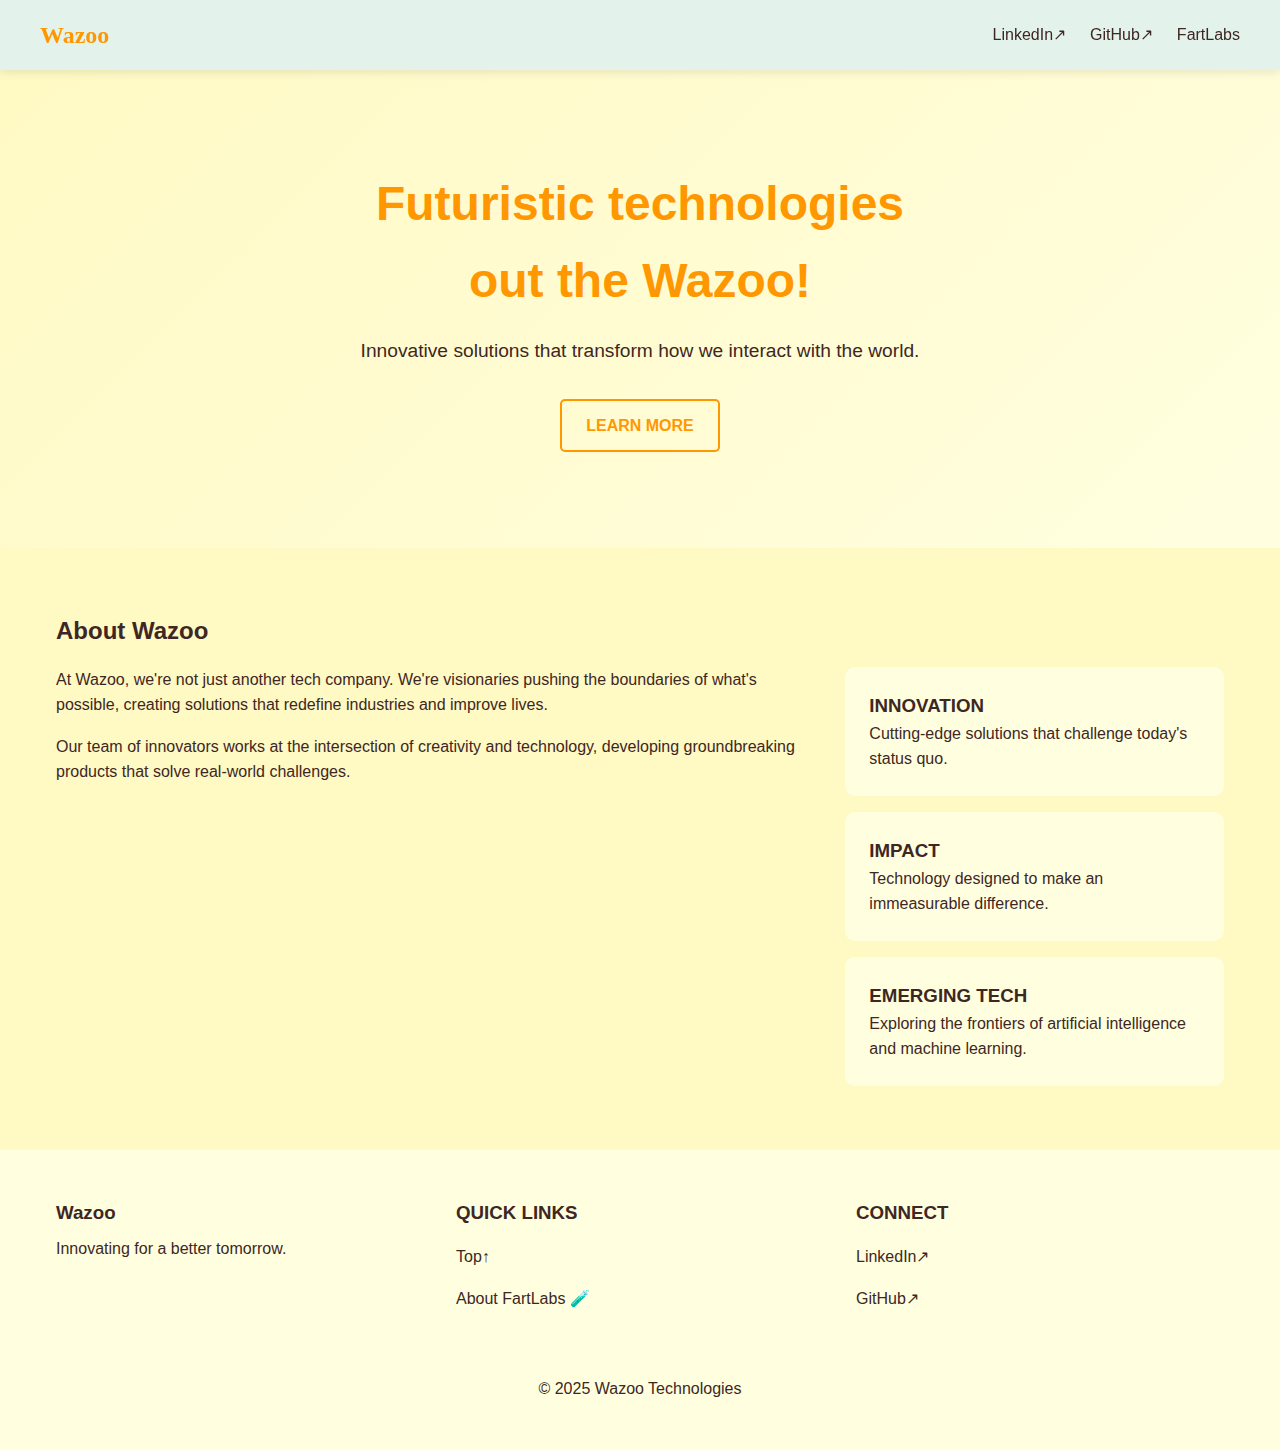
==== static/index.html @ 8626abb9 "Add font Comfortaa" ====
<!DOCTYPE html>
<html lang="en">
  <head>
    <meta charset="UTF-8">
    <meta name="viewport" content="width=device-width, initial-scale=1.0">
    <title>Wazoo Technologies</title>
    <meta
      name="description"
      content="Cutting-edge technology and innovation."
    >
    <link rel="icon" href="https://fartlabs.org/fl-logo.png" />
    <link href="https://fonts.cdnfonts.com/css/starborn" rel="stylesheet">
    <link href="https://fonts.cdnfonts.com/css/comfortaa-3" rel="stylesheet">

    <style>
      :root {
        /* Light Mode Colors */
        --bg-primary-light: #fff9c4; /* Light Yellow */
        --bg-secondary-light: #ffffe0; /* Lighter Yellow */
        --text-primary-light: #3e2723; /* Dark Brown */
        --accent-primary-light: #ff9800; /* Orange */
        --accent-secondary-light: #ffc107; /* Amber */
        --card-bg-light: #ffffe0; /* Lighter Yellow */

        /* Dark Mode Colors */
        --bg-primary-dark: #331a00; /* Dark Brown */
        --bg-secondary-dark: #4e342e; /* Darker Brown */
        --text-primary-dark: #ffab40; /* Orange-Yellow */
        --accent-primary-dark: #ff9800; /* Orange */
        --accent-secondary-dark: #ffc107; /* Amber */
        --card-bg-dark: #4e342e; /* Darker Brown */

        /* Default to Light Mode */
        --bg-primary: var(--bg-primary-light);
        --bg-secondary: var(--bg-secondary-light);
        --text-primary: var(--text-primary-light);
        --accent-primary: var(--accent-primary-light);
        --accent-secondary: var(--accent-secondary-light);
        --card-bg: var(--card-bg-light);
      }

      * {
        margin: 0;
        padding: 0;
        box-sizing: border-box;
      }

      body {
        font-family:
          "Comfortaa",
          "Inter",
          -apple-system,
          BlinkMacSystemFont,
          "Segoe UI",
          Roboto,
          Oxygen,
          Ubuntu,
          Cantarell,
          "Open Sans",
          "Helvetica Neue",
          sans-serif;
        background-color: var(--bg-primary);
        color: var(--text-primary);
        line-height: 1.6;
        transition: background-color 0.3s, color 0.3s;
      }

      h1, h2, h3, h4, h5, h6 {
        font-family:
          "Starborn",
          "Inter",
          -apple-system,
          BlinkMacSystemFont,
          "Segoe UI",
          Roboto,
          Oxygen,
          Ubuntu,
          Cantarell,
          "Open Sans",
          "Helvetica Neue",
          sans-serif;
      }

      .container {
        max-width: 1200px;
        margin: 0 auto;
        padding: 0 1rem;
      }

      /* Header Styles */
      .sticky-header {
        position: sticky;
        top: 0;
        background-color: rgba(224, 242, 241, 0.9);
        backdrop-filter: blur(10px);
        z-index: 100;
        box-shadow: 0 2px 10px rgba(0, 0, 0, 0.1);
        padding: 0 1rem;
      }

      .sticky-header nav {
        display: flex;
        justify-content: space-between;
        align-items: center;
        padding: 1rem 0;
      }

      .logo {
        font-size: 1.5rem;
        font-weight: bold;
        font-family: "Starborn";
        color: var(--accent-primary);
        text-decoration: none;
      }

      .nav-links {
        display: flex;
        align-items: center;
        gap: 1.5rem;
      }

      .nav-link {
        color: var(--text-primary);
        text-decoration: none;
        position: relative;
        transition: color 0.3s ease;
      }

      .nav-link::after {
        content: "";
        position: absolute;
        width: 0;
        height: 2px;
        bottom: -5px;
        left: 0;
        background-color: var(--accent-primary);
        transition: width 0.3s ease;
      }

      .nav-link:hover::after {
        width: 100%;
      }

      .logo, .nav-link {
        position: relative;
      }

      /* Hero Section */
      .hero-section {
        background: linear-gradient(
          135deg,
          var(--bg-primary),
          var(--bg-secondary)
        );
        padding: 6rem 1rem;
        text-align: center;
        position: relative;
        overflow: hidden;
      }

      .hero-content {
        position: relative;
        z-index: 2;
      }

      .hero-section h1 {
        font-size: 3rem;
        margin-bottom: 1rem;
        color: var(--accent-primary);
      }

      .hero-section p {
        font-size: 1.2rem;
        margin-bottom: 2rem;
      }

      .hero-cta {
        display: flex;
        justify-content: center;
        gap: 1rem;
      }

      .secondary-button {
        display: inline-block;
        padding: 0.75rem 1.5rem;
        text-decoration: none;
        border-radius: 5px;
        transition: transform 0.3s ease;
        background-color: transparent;
        color: var(--accent-primary);
        border: 2px solid var(--accent-primary);
      }

      .secondary-button:hover {
        transform: scale(1.05);
      }

      .capitalize {
        text-transform: uppercase;
        font-weight: bolder;
      }

      /* About Section */
      .about-section {
        padding: 4rem 1rem;
      }

      .about-section h2 {
        margin-bottom: 1rem;
      }

      .about-grid {
        display: grid;
        grid-template-columns: 2fr 1fr;
        gap: 2rem;
      }

      .about-text {
        display: flex;
        flex-direction: column;
        gap: 1rem;
      }

      .about-highlights {
        display: grid;
        gap: 1rem;
      }

      .highlight-card {
        background-color: var(--card-bg);
        padding: 1.5rem;
        border-radius: 10px;
      }

      /* Footer */
      .site-footer {
        background-color: var(--bg-secondary);
        padding: 3rem 1rem;
      }

      .footer-content {
        display: grid;
        grid-template-columns: repeat(3, 1fr);
        gap: 2rem;
      }

      .footer-column {
        display: flex;
        flex-direction: column;
        gap: 0.5rem;
      }

      .footer-column a {
        display: block;
        color: var(--text-primary);
        text-decoration: none;
        margin-top: 0.5rem;
        position: relative;
      }

      .footer-column a::after {
        content: "";
        position: absolute;
        width: 0;
        height: 2px;
        bottom: -3px;
        left: 0;
        background-color: var(--accent-primary);
        transition: width 0.3s ease;
      }

      .footer-column a:hover {
        color: var(--accent-primary);
      }

      .footer-column a:hover::after {
        width: 100%;
      }

      .footer-bottom {
        grid-column: 1 / -1;
        text-align: center;
        padding-top: 2rem;
        border-top: 1px solid var(--card-bg);
      }

      /* Dark Mode */
      @media (prefers-color-scheme: dark) {
        :root {
          --bg-primary: var(--bg-primary-dark);
          --bg-secondary: var(--bg-secondary-dark);
          --text-primary: var(--text-primary-dark);
          --accent-primary: var(--accent-primary-dark);
          --accent-secondary: var(--accent-secondary-dark);
          --card-bg: var(--card-bg-dark);
        }
      }

      /* Responsive Design */
      @media (max-width: 768px) {
        .nav-links {
          display: none;
        }

        .hero-section h1 {
          font-size: 2rem;
        }

        .about-grid,
        .footer-content {
          grid-template-columns: 1fr;
        }
      }

      /* Accessibility and Reduced Motion */
      @media (prefers-reduced-motion: reduce) {
        * {
          transition: none !important;
          animation: none !important;
        }
      }
    </style>
  </head>
  <body>
    <header class="sticky-header">
      <nav class="container">
        <a href="/" class="logo">Wazoo</a>
        <div class="nav-links">
          <a
            href="https://linkedin.com/company/wazootech"
            class="nav-link"
            target="_blank"
          >LinkedIn↗</a>
          <a
            href="https://github.com/FartLabs/wazoo.tech"
            class="nav-link"
            target="_blank"
          >GitHub↗</a>
          <a href="https://fartlabs.org" class="nav-link">FartLabs</a>
        </div>
      </nav>
    </header>

    <main>
      <section id="top" class="hero-section">
        <div class="container hero-content">
          <h1>
            Futuristic technologies<br>out the <b>Wazoo</b>!
          </h1>
          <p>
            Innovative solutions that transform how we interact with the world.
          </p>
          <div class="hero-cta">
            <a href="#about" class="secondary-button capitalize">Learn more</a>
          </div>
        </div>
      </section>

      <section id="about" class="about-section container">
        <h2>About Wazoo</h2>
        <div class="about-grid">
          <div class="about-text">
            <p>
              At Wazoo, we're not just another tech company. We're visionaries
              pushing the boundaries of what's possible, creating solutions that
              redefine industries and improve lives.
            </p>
            <p>
              Our team of innovators works at the intersection of creativity and
              technology, developing groundbreaking products that solve
              real-world challenges.
            </p>
          </div>
          <div class="about-highlights">
            <div class="highlight-card">
              <h3 class="capitalize">Innovation</h3>
              <p>Cutting-edge solutions that challenge today's status quo.</p>
            </div>
            <div class="highlight-card">
              <h3 class="capitalize">Impact</h3>
              <p>Technology designed to make an immeasurable difference.</p>
            </div>
            <div class="highlight-card">
              <h3 class="capitalize">Emerging tech</h3>
              <p>
                Exploring the frontiers of artificial intelligence and machine
                learning.
              </p>
            </div>
          </div>
        </div>
      </section>
    </main>

    <footer class="site-footer">
      <div class="container footer-content">
        <div class="footer-column">
          <h3>Wazoo</h3>
          <p>Innovating for a better tomorrow.</p>
        </div>
        <div class="footer-column">
          <h3 class="capitalize">Quick links</h3>
          <a href="#top">Top↑</a>
          <a href="https://fartlabs.org/about">About FartLabs 🧪</a>
        </div>
        <div class="footer-column">
          <h3 class="capitalize">Connect</h3>
          <a href="https://linkedin.com/company/wazootech" target="_blank"
          >LinkedIn↗</a>
          <a href="https://github.com/FartLabs" target="_blank">GitHub↗</a>
        </div>
        <div class="footer-bottom">
          <p>
            &copy; 2025 Wazoo Technologies
          </p>
        </div>
      </div>
    </footer>
  </body>
</html>
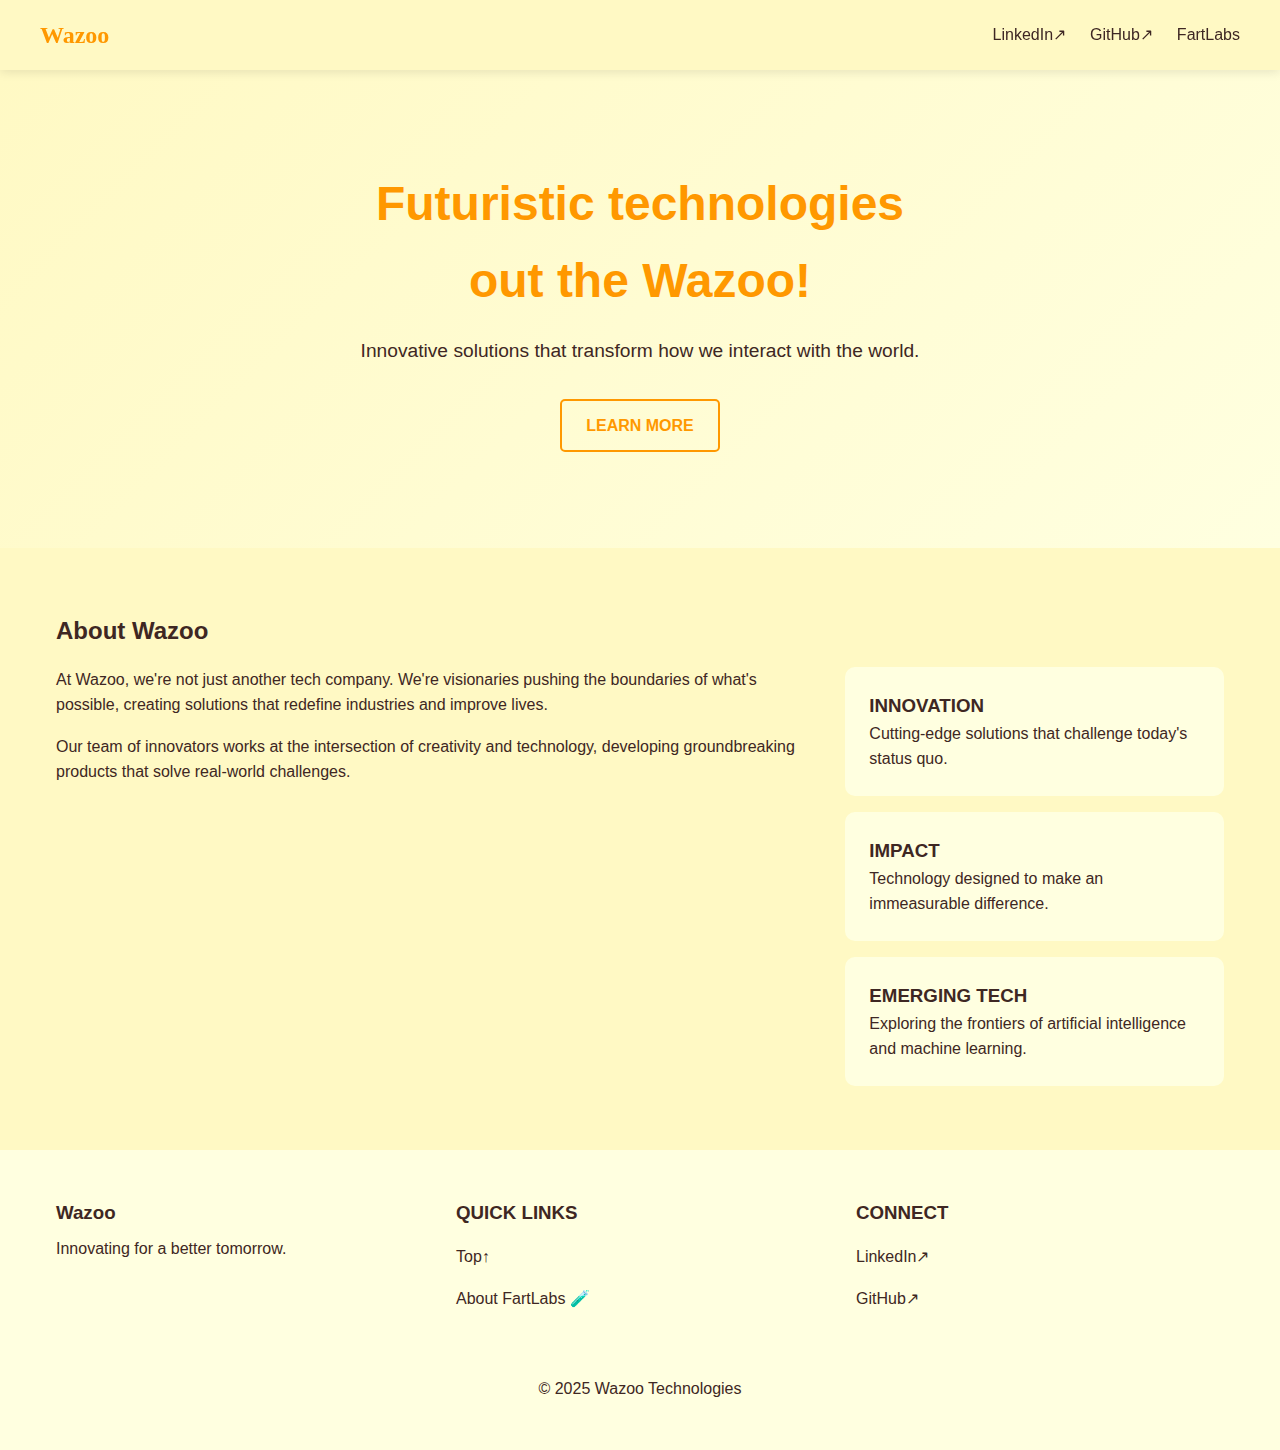
==== commit 09fc1c4b: "Add css var --bg-primary-transparent" ====
--- a/static/index.html
+++ b/static/index.html
@@ -16,6 +16,7 @@
       :root {
         /* Light Mode Colors */
         --bg-primary-light: #fff9c4; /* Light Yellow */
+        --bg-primary-transparent-light: #fff9c4ee;
         --bg-secondary-light: #ffffe0; /* Lighter Yellow */
         --text-primary-light: #3e2723; /* Dark Brown */
         --accent-primary-light: #ff9800; /* Orange */
@@ -24,6 +25,7 @@
 
         /* Dark Mode Colors */
         --bg-primary-dark: #331a00; /* Dark Brown */
+        --bg-primary-transparent-dark: #331a00ee;
         --bg-secondary-dark: #4e342e; /* Darker Brown */
         --text-primary-dark: #ffab40; /* Orange-Yellow */
         --accent-primary-dark: #ff9800; /* Orange */
@@ -32,6 +34,7 @@
 
         /* Default to Light Mode */
         --bg-primary: var(--bg-primary-light);
+        --bg-primary-transparent: var(--bg-primary-transparent-light);
         --bg-secondary: var(--bg-secondary-light);
         --text-primary: var(--text-primary-light);
         --accent-primary: var(--accent-primary-light);
@@ -91,7 +94,7 @@
       .sticky-header {
         position: sticky;
         top: 0;
-        background-color: rgba(224, 242, 241, 0.9);
+        background-color: var(--bg-primary-transparent);
         backdrop-filter: blur(10px);
         z-index: 100;
         box-shadow: 0 2px 10px rgba(0, 0, 0, 0.1);
@@ -288,6 +291,7 @@
       @media (prefers-color-scheme: dark) {
         :root {
           --bg-primary: var(--bg-primary-dark);
+          --bg-primary-transparent: var(--bg-primary-transparent-dark);
           --bg-secondary: var(--bg-secondary-dark);
           --text-primary: var(--text-primary-dark);
           --accent-primary: var(--accent-primary-dark);
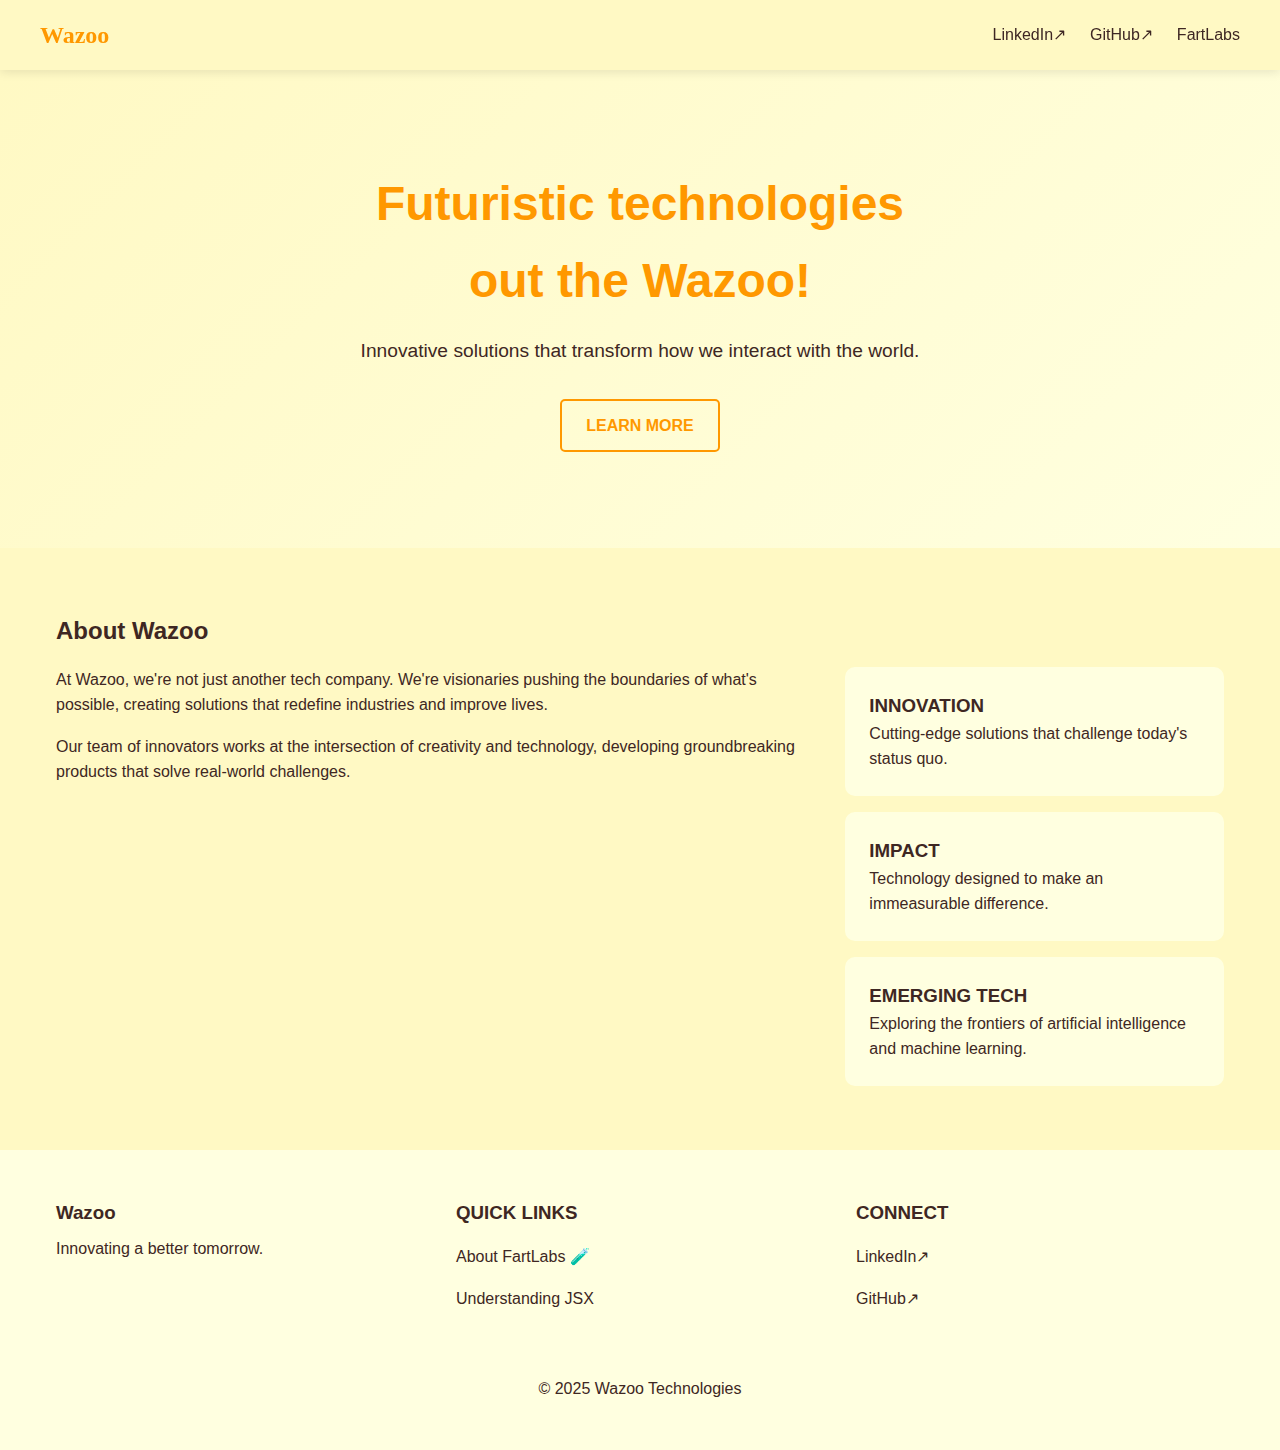
==== commit a1295498: "Add quick link Understanding JSX" ====
--- a/static/index.html
+++ b/static/index.html
@@ -148,6 +148,31 @@
         position: relative;
       }
 
+      .logo {
+        display: flex;
+        flex-direction: row;
+        align-items: center;
+        gap: 0.5em;
+      }
+
+      .logo-image {
+        width: 40px;
+        transition: transform 0.6s linear;
+      }
+
+      .logo-image:hover {
+        animation: rotate360 0.6s cubic-bezier(0.68, -0.55, 0.27, 1.55);
+      }
+
+      @keyframes rotate360 {
+        from {
+          transform: rotate(0deg);
+        }
+        to {
+          transform: rotate(360deg);
+        }
+      }
+
       /* Hero Section */
       .hero-section {
         background: linear-gradient(
@@ -328,7 +353,15 @@
   <body>
     <header class="sticky-header">
       <nav class="container">
-        <a href="/" class="logo">Wazoo</a>
+        <a href="/" class="logo">
+          <!-- <picture>
+            <source
+              media="(prefers-color-scheme: dark)"
+              srcset="/wazoo-dark.svg"
+            />
+            <img src="/wazoo.svg" alt="Wazoo logo" class="logo-image" />
+          </picture> -->
+          <span class="logo-text">Wazoo</span></a>
         <div class="nav-links">
           <a
             href="https://linkedin.com/company/wazootech"
@@ -400,12 +433,13 @@
       <div class="container footer-content">
         <div class="footer-column">
           <h3>Wazoo</h3>
-          <p>Innovating for a better tomorrow.</p>
+          <p>Innovating a better tomorrow.</p>
         </div>
         <div class="footer-column">
           <h3 class="capitalize">Quick links</h3>
-          <a href="#top">Top↑</a>
           <a href="https://fartlabs.org/about">About FartLabs 🧪</a>
+          <a href="https://jsonx.fart.tools/jsx">Understanding JSX</a>
+
         </div>
         <div class="footer-column">
           <h3 class="capitalize">Connect</h3>
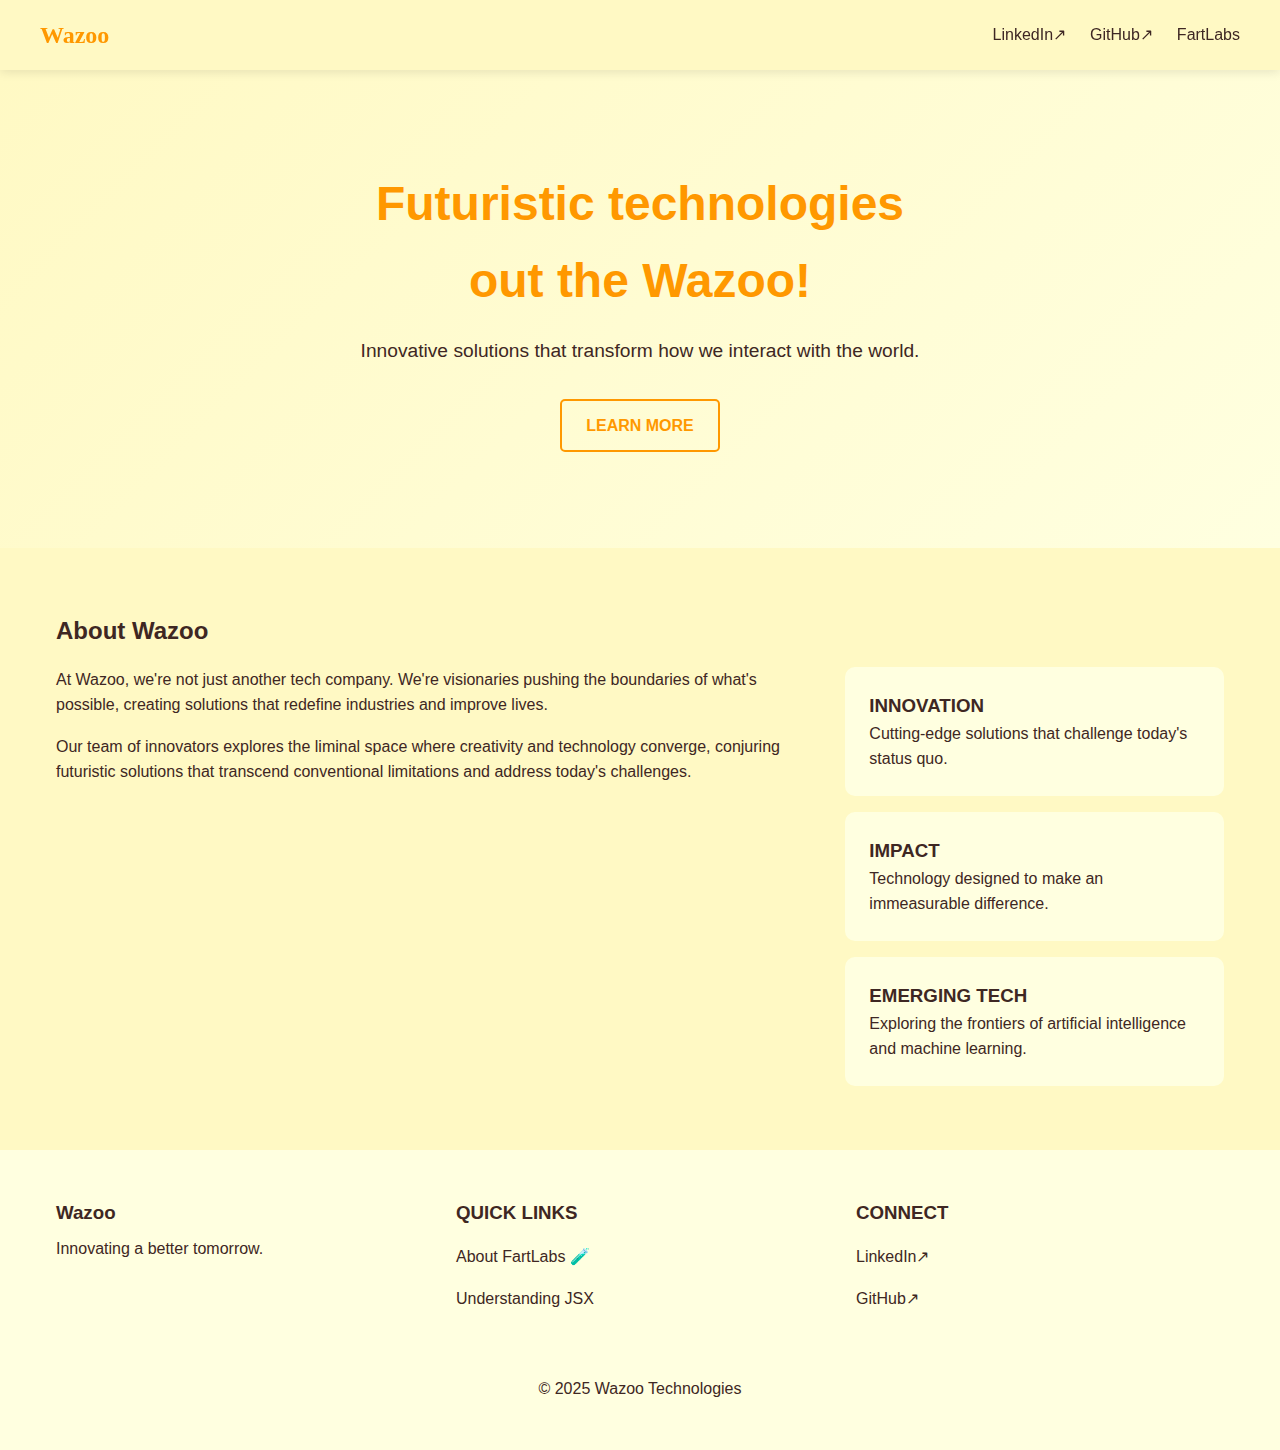
==== commit 30f6cb05: "Update section About Wazoo" ====
--- a/static/index.html
+++ b/static/index.html
@@ -403,9 +403,9 @@
               redefine industries and improve lives.
             </p>
             <p>
-              Our team of innovators works at the intersection of creativity and
-              technology, developing groundbreaking products that solve
-              real-world challenges.
+              Our team of innovators explores the liminal space where creativity
+              and technology converge, conjuring futuristic solutions that
+              transcend conventional limitations and address today's challenges.
             </p>
           </div>
           <div class="about-highlights">
@@ -439,7 +439,6 @@
           <h3 class="capitalize">Quick links</h3>
           <a href="https://fartlabs.org/about">About FartLabs 🧪</a>
           <a href="https://jsonx.fart.tools/jsx">Understanding JSX</a>
-
         </div>
         <div class="footer-column">
           <h3 class="capitalize">Connect</h3>
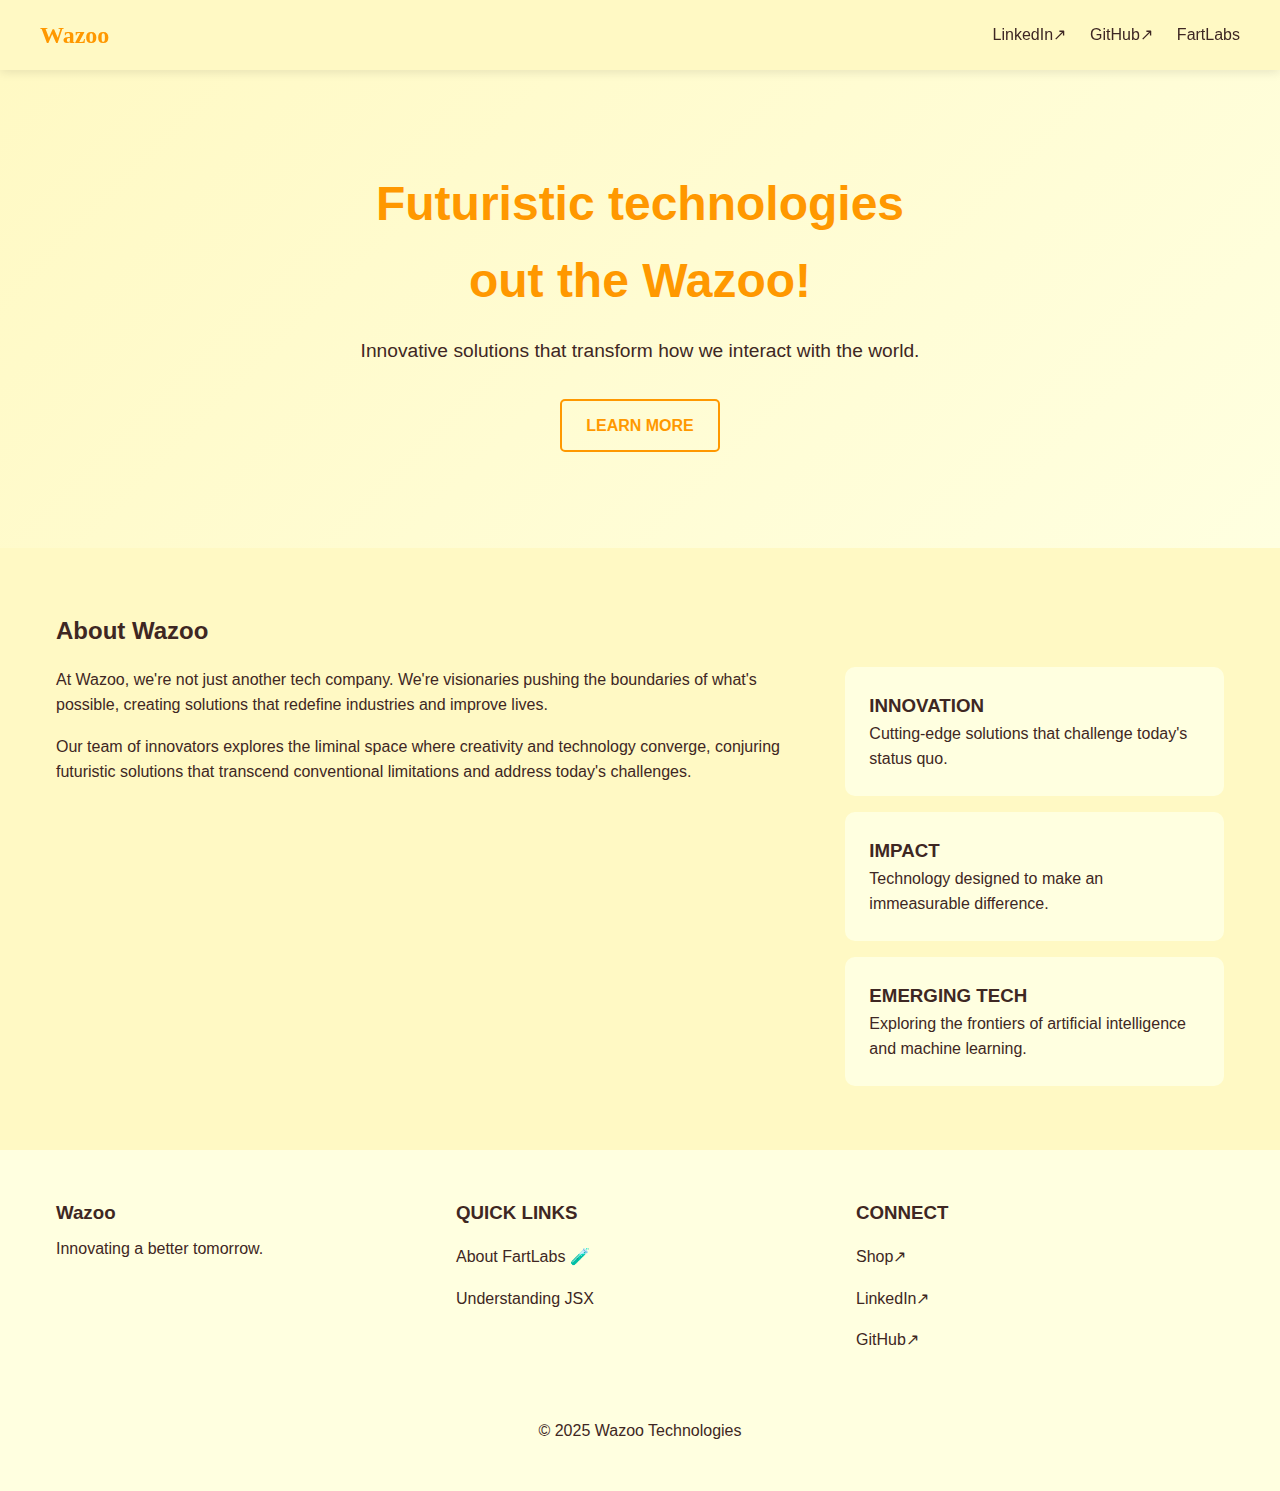
==== commit fc2a736c: "Add quick link Shop" ====
--- a/static/index.html
+++ b/static/index.html
@@ -442,6 +442,7 @@
         </div>
         <div class="footer-column">
           <h3 class="capitalize">Connect</h3>
+          <a href="https://shop.fartlabs.org" target="_blank">Shop↗</a>
           <a href="https://linkedin.com/company/wazootech" target="_blank"
           >LinkedIn↗</a>
           <a href="https://github.com/FartLabs" target="_blank">GitHub↗</a>
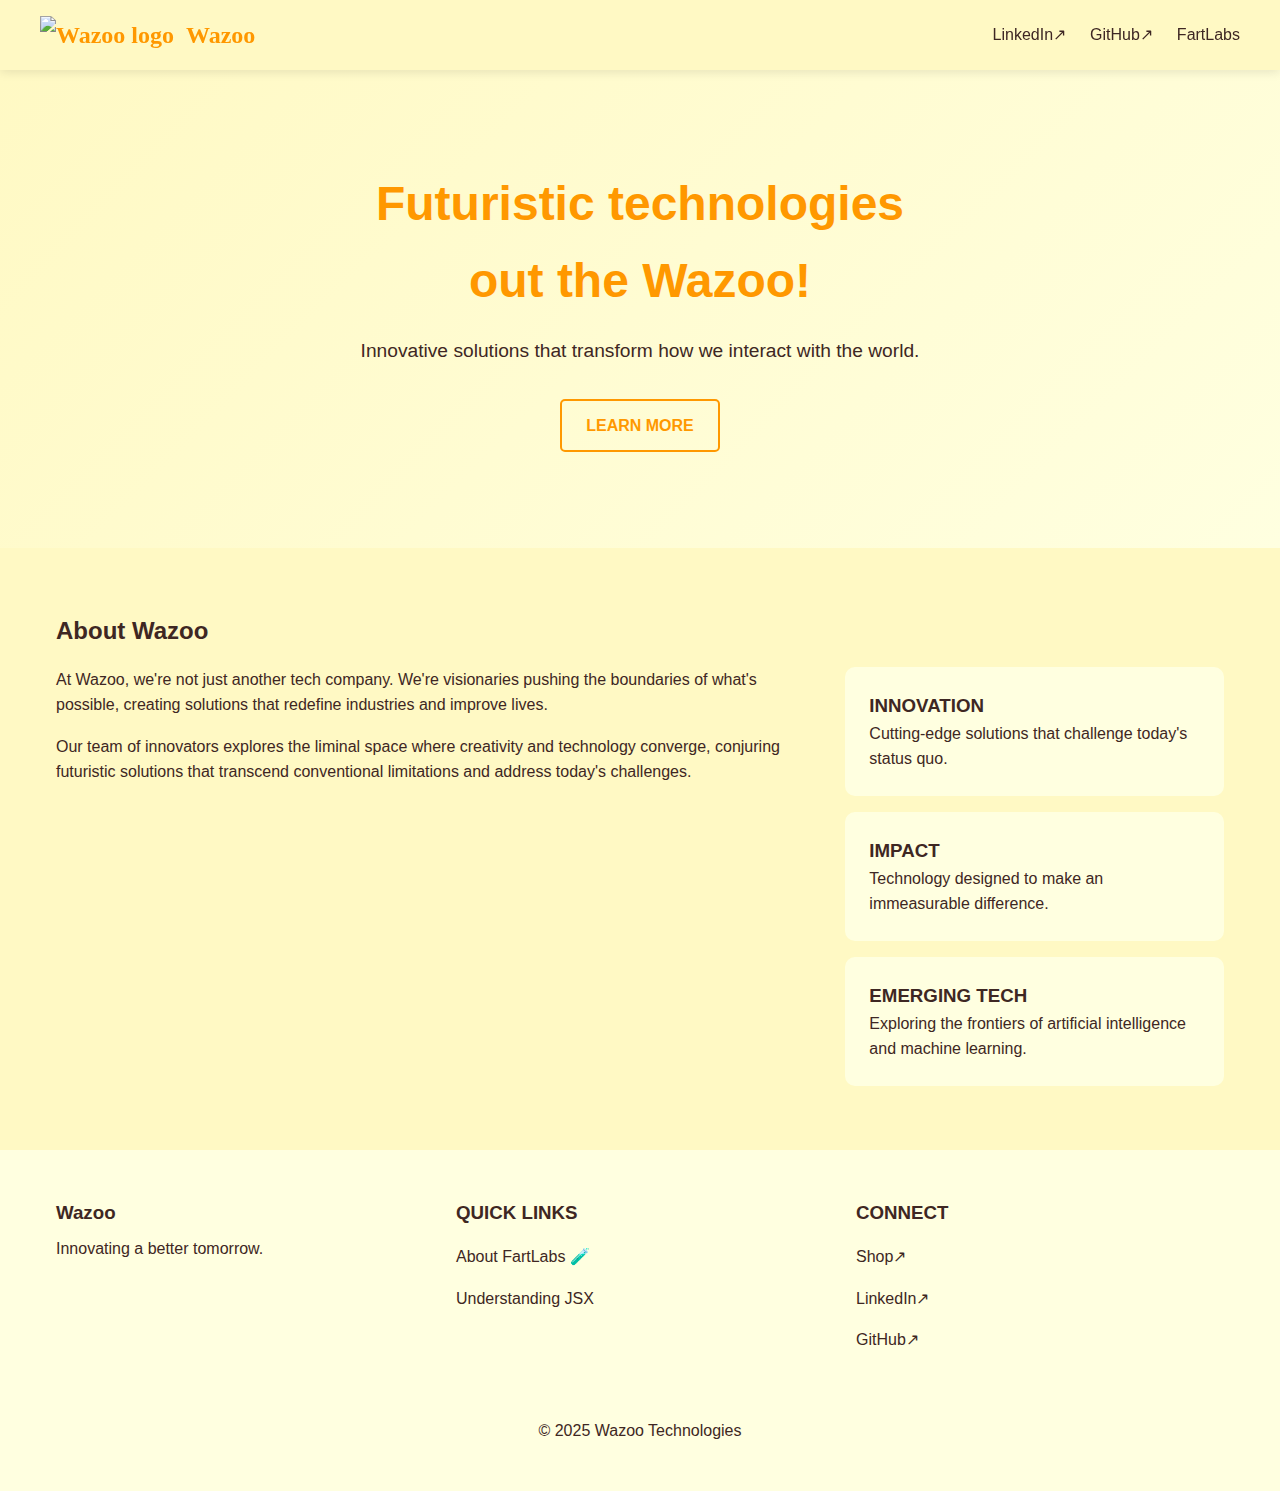
==== commit 8b0a539f: "Navbar: reveal logo image" ====
--- a/static/index.html
+++ b/static/index.html
@@ -354,13 +354,13 @@
     <header class="sticky-header">
       <nav class="container">
         <a href="/" class="logo">
-          <!-- <picture>
+          <picture>
             <source
               media="(prefers-color-scheme: dark)"
               srcset="/wazoo-dark.svg"
             />
             <img src="/wazoo.svg" alt="Wazoo logo" class="logo-image" />
-          </picture> -->
+          </picture>
           <span class="logo-text">Wazoo</span></a>
         <div class="nav-links">
           <a
